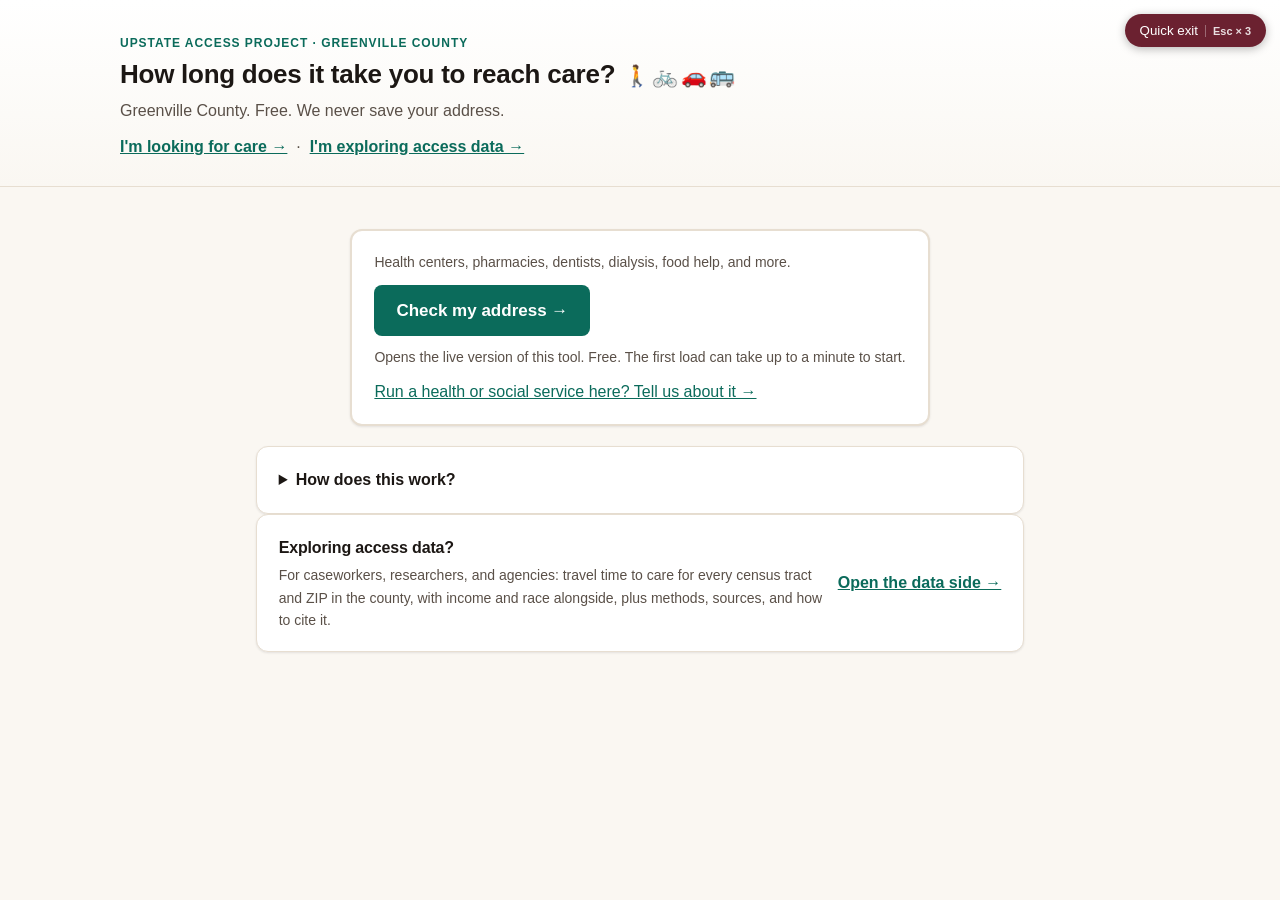
==== index.html @ 1e9b5c59 "Publish: A publish script, because the branch nobody automated is the one that rotted (1c4dcd8)" ====
<!DOCTYPE html>
<html lang="en">
<head>
  <meta charset="utf-8" />
  <meta name="referrer" content="no-referrer" />
  <meta name="viewport" content="width=device-width, initial-scale=1" />
  <title>Upstate Access Project: how long does it take you to reach care?</title>
  <link rel="icon" href="data:image/svg+xml,<svg xmlns=%27http://www.w3.org/2000/svg%27 viewBox=%270 0 100 100%27><text y=%27.9em%27 font-size=%2790%27>🚶</text></svg>" />
  <link rel="stylesheet" href="styles.css" />
</head>
<body>
  <!-- Skip link. quick-exit.js prepends the Quick exit button ahead of this,
       so tab order is: leave the page, then skip the header, then the form. -->
  <a class="skip-link" href="#lookup-here">Skip to the address box</a>
  <header class="site-header">
    <div class="wrap">
      <p class="eyebrow">Upstate Access Project · Greenville County</p>
      <!-- SS, second pass: the page carried TWO headlines asking the same
           question, the h1 here and an h2 on the panel below. A reader who has
           to read the same thing twice before reaching the box is exactly the
           reader who leaves. One headline; the panel below just holds the form. -->
      <h1>How long does it take you to reach care?<span
        style="white-space:nowrap;font-size:.8em;letter-spacing:.12em;margin-left:.4em"
        role="img" aria-label="on foot, by bike, by car, or by bus">🚶🚲🚗🚌</span></h1>
      <p class="subtitle" style="margin-top:6px">
        Greenville County. Free. We never save your address.
        <span id="lookup-status"></span>
      </p>
      <!-- KD: two audiences, two doors, stated at the top. The care door
           anchors DOWN the page rather than to a second page — TM found the
           lookup "three layers deep" once already, and a chooser that adds a
           click for the primary audience repeats that mistake. -->
      <p class="subtitle" style="margin-top:10px">
        <a href="#lookup-here" style="font-weight:700">I'm looking for care →</a>
        &nbsp;·&nbsp;
        <a href="greenville-access.html" style="font-weight:700">I'm exploring access data →</a>
      </p>
    </div>
  </header>

  <!-- The hero lookup used to sit OUTSIDE <main>, which put the one thing most
       people come for outside the landmark every screen reader offers to jump
       to. <main> now opens above it. -->
  <main id="main">

  <!-- THE ONE THING MOST PEOPLE COME FOR, BEFORE ANYTHING ELSE.
       A reviewer put it plainly: the lookup was "three layers deep", and the
       landing page spent 318 characters on pedestrian safety before the word
       even appeared. Someone who wants to know how long it takes to reach a
       clinic had to read a paragraph, follow a cross-link, and scroll. This
       block is deliberately the first thing on the page and asks one question.
       It renders the working form where the API exists and a single clear link
       to the beta where it does not, so the same markup is honest in both. -->
  <section class="wrap" id="hero-lookup" style="margin-top:18px">
    <div class="panel" style="border-width:2px" id="lookup-here" tabindex="-1">
      <!-- The panel had no heading, so it was unreachable by heading
           navigation and the skip link had nothing to name. Hidden rather than
           shown because the h1 above already asks the question out loud; this
           only has to exist in the accessibility tree. It also gives the
           results heading below it a correct h3 level on both host pages. -->
      <h2 class="visually-hidden">Check your address</h2>
      <p class="panel-sub" style="margin:0 0 12px">Health centers, pharmacies,
        dentists, dialysis, food help, and more.</p>
      <div class="lookup-widget" id="lookup-widget"></div>
      <p class="privacy-inline" style="margin:10px 0 0">
        <a href="list-your-organization.html">Run a health or social service
          here? Tell us about it →</a></p>
    </div>
  </section>

  <div class="wrap">
    <section class="panel" id="how-it-works">
      <details>
        <summary style="cursor:pointer;font-weight:600">How does this work?</summary>
        <p class="panel-sub" style="margin:6px 0 0">You type a starting point.
          We use real roads and Greenlink's real bus schedule to work out how
          long each way takes. Bus times include the walk to the stop, the
          wait, the ride, and the walk at the end. Other maps show you where
          clinics are; this one tells you whether you can get there.</p>
        <p class="panel-sub" style="margin:6px 0 0">These times are estimates
          from public data, not measured trips. Use them to compare places, not
          to plan an exact journey. The tool points you to the easiest place to
          reach; if you already have a doctor somewhere else, your real trip may
          be longer. <a href="https://findahealthcenter.hrsa.gov"
          rel="noopener">HRSA's health center locator</a> is the official list
          of where health centers are.</p>
      </details>
    </section>

    <section class="panel" style="display:flex;justify-content:space-between;align-items:center;gap:14px;flex-wrap:wrap">
      <div>
        <h2 style="margin:0 0 4px;font-size:16px">Exploring access data?</h2>
        <p class="panel-sub" style="margin:0">For caseworkers, researchers, and
          agencies: travel time to care for every census tract and ZIP in the
          county, with income and race alongside, plus methods, sources, and
          how to cite it.</p>
      </div>
      <a href="greenville-access.html" style="font-weight:600;white-space:nowrap">Open the data side →</a>
    </section>
  </div>
  </main>

  <script src="lookup-widget.js"></script>
  <script src="quick-exit.js"></script>
</body>
</html>
---- styles.css ----
/* Upstate Access Project — shared site styles
   Self-contained, no external assets. Light/dark aware. */

/* Warm palette at measured contrast (29 Aug). Every ink/accent pair below is
   >= 4.5:1 on both --bg and --panel in light AND dark; ink and ink-soft clear
   7:1. The old cool-gray --ink-soft (#5b6472) was 4.9:1, which is a pass on
   paper and a squint in a waiting room. Audience skews Medicare-age on
   phones, so contrast is a feature, not a preference. */
:root {
  --bg: #faf7f2;
  --panel: #ffffff;
  --ink: #1c1714;
  --ink-soft: #5a5048;
  --line: #e7ded1;
  --accent: #0b6b5b;
  --accent-soft: #e2f0ec;
  --on-accent: #ffffff;
  --on-danger: #ffffff;
  --danger: #a3341c;
  --warn-bg: #fdf3e0;
  --warn-line: #e0bd7f;
  --shadow: 0 1px 3px rgba(16, 24, 40, 0.06), 0 1px 2px rgba(16, 24, 40, 0.04);
  --radius: 12px;
  /* sequential ramp (low -> high) for choropleth; swap freely */
  --seq-0: #eef2f6;
  --seq-1: #ffe0b2;
  --seq-2: #ffb74d;
  --seq-3: #f57c00;
  --seq-4: #bf360c;
}

@media (prefers-color-scheme: dark) {
  :root {
    --bg: #14110e;
    --panel: #1e1a16;
    --ink: #f2ece4;
    --ink-soft: #b3a89c;
    --line: #332c25;
    --accent: #5fd3bd;
    --accent-soft: #16302b;
    --on-accent: #14110e;
    --on-danger: #14110e;
    --danger: #ff8a6b;
    --warn-bg: #2b2312;
    --warn-line: #6e5c33;
    --shadow: none;
    --seq-0: #2a2219;
  }
}

* { box-sizing: border-box; }

body {
  margin: 0;
  background: var(--bg);
  color: var(--ink);
  font: 16px/1.6 -apple-system, BlinkMacSystemFont, "Segoe UI", Roboto, Helvetica, Arial, sans-serif;
  -webkit-font-smoothing: antialiased;
}

.wrap { max-width: 1080px; margin: 0 auto; padding: 0 20px; }

/* Header */
.site-header {
  background: linear-gradient(180deg, var(--panel), var(--bg));
  border-bottom: 1px solid var(--line);
  padding: 34px 0 26px;
}
.eyebrow {
  text-transform: uppercase;
  letter-spacing: 0.08em;
  font-size: 12px;
  font-weight: 600;
  color: var(--accent);
  margin: 0 0 6px;
}
h1 { font-size: 26px; line-height: 1.2; margin: 0 0 8px; letter-spacing: -0.01em; }
.subtitle { color: var(--ink-soft); margin: 0; max-width: 68ch; }

main { padding: 24px 0 40px; display: flex; flex-direction: column; gap: 20px; }

/* Panels */
.panel {
  background: var(--panel);
  border: 1px solid var(--line);
  border-radius: var(--radius);
  box-shadow: var(--shadow);
  padding: 20px 22px;
}
.panel-head { display: flex; justify-content: space-between; align-items: flex-start; gap: 16px; flex-wrap: wrap; margin-bottom: 12px; }
.panel h2 { font-size: 17px; margin: 0; letter-spacing: -0.01em; }
.panel-sub { color: var(--ink-soft); font-size: 14px; margin: 4px 0 0; max-width: 70ch; }

/* Context panel */
.context .rank-line { font-size: 15px; margin: 0 0 10px; }
.context .rank-badge {
  display: inline-block; background: var(--danger); color: var(--on-danger);
  font-weight: 700; border-radius: 6px; padding: 2px 9px; margin-right: 6px;
}
.context p { margin: 0 0 8px; }
.context .metros { display: flex; gap: 10px; flex-wrap: wrap; margin-top: 6px; }
.context .metro-chip {
  background: var(--accent-soft); color: var(--ink);
  border: 1px solid var(--line); border-radius: 999px;
  padding: 4px 12px; font-size: 13px;
}

/* KPI tiles */
.kpi-row { display: grid; grid-template-columns: repeat(4, 1fr); gap: 14px; }
.kpi {
  background: var(--panel); border: 1px solid var(--line);
  border-radius: var(--radius); box-shadow: var(--shadow); padding: 16px 18px;
}
.kpi .val { font-size: 28px; font-weight: 700; letter-spacing: -0.02em; }
.kpi .val.danger { color: var(--danger); }
.kpi .label { color: var(--ink-soft); font-size: 12.5px; margin-top: 2px; }

/* Charts */
.chart svg { width: 100%; height: auto; display: block; }

/* Map */
.map-grid { display: grid; grid-template-columns: 1fr auto; gap: 18px; align-items: start; }
.legend { font-size: 12px; color: var(--ink-soft); min-width: 130px; }
.legend .swatch { display: inline-block; width: 14px; height: 14px; border-radius: 3px; margin-right: 8px; vertical-align: -2px; }
.legend .row { display: flex; align-items: center; margin-bottom: 6px; }
.legend h4 { margin: 0 0 10px; font-size: 12px; color: var(--ink); text-transform: uppercase; letter-spacing: 0.05em; }

.county-shape { stroke: var(--panel); stroke-width: 0.6; cursor: pointer; transition: opacity 0.12s; }
.county-shape:hover { opacity: 0.75; }
.county-shape.sel { stroke: var(--ink); stroke-width: 1.6; }

/* Controls */
.controls { display: flex; align-items: center; gap: 8px; font-size: 13px; color: var(--ink-soft); }
select {
  font: inherit; font-size: 13px; padding: 5px 8px; border-radius: 8px;
  border: 1px solid var(--line); background: var(--panel); color: var(--ink);
}

/* Table */
.table-scroll { overflow-x: auto; }
table { border-collapse: collapse; width: 100%; font-size: 13.5px; }
th, td { text-align: right; padding: 8px 10px; border-bottom: 1px solid var(--line); white-space: nowrap; }
th:first-child, td:first-child { text-align: left; position: sticky; left: 0; background: var(--panel); }
thead th { cursor: pointer; user-select: none; color: var(--ink-soft); font-weight: 600; border-bottom: 2px solid var(--line); }
thead th:hover { color: var(--ink); }
thead th.sorted::after { content: " ▾"; color: var(--accent); }
thead th.sorted.asc::after { content: " ▴"; }
tbody tr { cursor: pointer; }
tbody tr:hover { background: var(--accent-soft); }
tbody tr.sel { background: var(--accent-soft); }
td.na { color: var(--ink-soft); }
.bar-cell { position: relative; }
.bar-cell .bar { position: absolute; left: 0; top: 0; bottom: 0; background: var(--accent); opacity: 0.14; }
.bar-cell span { position: relative; }

/* Service-span (time-of-day) table — plain, not sortable */
.span-table thead th, .span-table tbody tr { cursor: default; }
.span-table tbody tr:hover { background: transparent; }
.span-table tr.base { background: var(--accent-soft); }
/* Undo the sortable-county-table sticky first column (it paints an opaque
   var(--panel) cell over the tr.base highlight). */
.span-table th:first-child, .span-table td:first-child { position: static; background: transparent; }

/* Notices */
.notice {
  background: var(--warn-bg); border: 1px solid var(--warn-line);
  border-radius: 10px; padding: 12px 14px; font-size: 13.5px; color: var(--ink);
}
.notice code { background: rgba(0,0,0,0.06); padding: 1px 5px; border-radius: 4px; font-size: 12.5px; }

/* Tooltip */
.tooltip {
  position: fixed; pointer-events: none; z-index: 50;
  background: var(--ink); color: var(--bg);
  padding: 8px 10px; border-radius: 8px; font-size: 12.5px; line-height: 1.4;
  box-shadow: 0 4px 14px rgba(0,0,0,0.25); max-width: 240px;
}
.tooltip b { color: var(--bg); }
@media (prefers-color-scheme: dark) { .tooltip b { color: var(--bg); } }

/* Footer */
.site-footer { border-top: 1px solid var(--line); padding: 22px 0 40px; color: var(--ink-soft); font-size: 12.5px; }
.site-footer a { color: var(--accent); }
.fine { margin-top: 8px; }

a { color: var(--accent); }

/* Equity scatter axis text */
.axis-label { fill: var(--ink-soft); font-size: 11px; }
.grid-line { stroke: var(--line); stroke-width: 1; }
.dot { cursor: pointer; }
.dot:hover { stroke: var(--ink); stroke-width: 1.5; }

@media (max-width: 760px) {
  .kpi-row { grid-template-columns: repeat(2, 1fr); }
  .map-grid { grid-template-columns: 1fr; }
  h1 { font-size: 22px; }
}

/* ── Embedded address-lookup widget (dashboard/lookup-widget.js) ──────────────
   Ported from the former standalone lookup app and scoped under .lookup-widget
   so none of it collides with the dashboard's own table/select/button rules. */
.lookup-widget .form { display: flex; flex-direction: column; gap: 14px; max-width: 620px; }
.lookup-widget .field { display: flex; flex-direction: column; gap: 5px; }
.lookup-widget label { font-size: 13px; font-weight: 600; color: var(--ink-soft); }
.lookup-widget input, .lookup-widget select {
  font: inherit; padding: 10px 12px; border-radius: 9px;
  border: 1px solid var(--line); background: var(--bg); color: var(--ink); }
.lookup-widget input:focus, .lookup-widget select:focus {
  outline: 2px solid var(--accent); border-color: var(--accent); }
.lookup-widget button { font: inherit; font-weight: 600; padding: 11px 16px; border: none;
  border-radius: 9px; background: var(--accent); color: var(--on-accent); cursor: pointer; align-self: flex-start; }
.lookup-widget button:disabled { opacity: .6; cursor: progress; }
.lookup-widget .privacy-inline { margin: 2px 0 0; font-size: 13.5px; color: var(--ink-soft); }
.lookup-widget .status { margin-top: 14px; padding: 14px 18px; border-radius: var(--radius);
  border: 1px solid var(--line); background: var(--panel); color: var(--ink-soft); }
.lookup-widget .status.error { border-color: var(--danger); color: var(--danger); }
.lookup-widget .card { margin-top: 16px; background: var(--panel); border: 1px solid var(--line);
  border-radius: var(--radius); padding: 18px 20px; }
.lookup-widget .result-head { display: flex; align-items: baseline; justify-content: space-between;
  gap: 12px; flex-wrap: wrap; margin-bottom: 4px; }
.lookup-widget .matched { color: var(--ink-soft); font-size: 12.5px; margin: 0 0 16px; }
.lookup-widget .badge { font-size: 11px; font-weight: 700; padding: 2px 8px; border-radius: 999px;
  background: var(--accent-soft); color: var(--accent); white-space: nowrap; }
.lookup-widget .modes { display: grid; grid-template-columns: repeat(auto-fit, minmax(150px, 1fr));
  gap: 12px; margin: 6px 0 4px; }
.lookup-widget .mode { border: 1px solid var(--line); border-radius: 10px; padding: 14px 16px; }
.lookup-widget .mode-label { font-size: 12px; color: var(--ink-soft); text-transform: uppercase;
  letter-spacing: .05em; }
.lookup-widget .big { font-size: 30px; font-weight: 700; letter-spacing: -.02em; margin: 2px 0; }
.lookup-widget .big.unreach { font-size: 18px; color: var(--danger); font-weight: 600; }
.lookup-widget .sub { font-size: 12.5px; color: var(--ink-soft); }
.lookup-widget .facility { margin-top: 14px; padding-top: 14px; border-top: 1px solid var(--line); }
.lookup-widget .fname { font-weight: 600; }
.lookup-widget .faddr { color: var(--ink-soft); font-size: 13px; }
.lookup-widget .alts { margin: 16px 0 0; }
.lookup-widget .alts h4, .lookup-widget .equity h4 { font-size: 13px; text-transform: uppercase;
  letter-spacing: .05em; color: var(--ink-soft); margin: 0 0 8px; }
.lookup-widget .alts ul { margin: 0; padding-left: 0; list-style: none; font-size: 13.5px; }
.lookup-widget .alts li { display: flex; justify-content: space-between; padding: 5px 0;
  border-bottom: 1px solid var(--line); }
.lookup-widget .alts li span:last-child { color: var(--ink-soft); }
.lookup-widget .legs { margin: 10px 0 0; padding: 0; list-style: none; font-size: 13px; }
.lookup-widget .legs li { display: block; padding: 6px 0; border-bottom: 1px dashed var(--line); }
.lookup-widget .legs .route { display: inline-block; font-weight: 700; background: var(--ink);
  color: var(--bg); border-radius: 5px; padding: 0 6px; margin-right: 6px; font-size: 12px; }
.lookup-widget .equity { margin-top: 16px; padding-top: 16px; border-top: 1px solid var(--line); }
.lookup-widget .equity table { width: 100%; border-collapse: collapse; font-size: 13.5px; }
.lookup-widget .equity th, .lookup-widget .equity td { text-align: right; padding: 6px 8px;
  border-bottom: 1px solid var(--line); white-space: normal; }
/* Undo the sortable-county-table sticky first column inside this widget. */
.lookup-widget .equity th:first-child, .lookup-widget .equity td:first-child {
  text-align: left; position: static; background: transparent; }
.lookup-widget .equity .note { font-size: 12.5px; color: var(--ink-soft); margin: 8px 0 0; }
.lookup-widget .equity-callout { background: var(--accent-soft); border-radius: 9px;
  padding: 10px 12px; font-size: 13.5px; margin-bottom: 10px; }

/* ---- Results: one answer first (29 Aug) ----
   Four equal-weight mode cards made the reader do the comparing. The headline
   is now a single number in the mode this audience can actually use, and
   everything else waits behind a tap. */
.lookup-widget .answer { margin: 2px 0 4px; display: flex; align-items: baseline;
  gap: 10px; flex-wrap: wrap; }
.lookup-widget .answer-num { font-size: 52px; font-weight: 800; letter-spacing: -.03em;
  line-height: 1.05; color: var(--ink); }
.lookup-widget .answer-num.unreach { font-size: 30px; color: var(--danger); }
.lookup-widget .answer-verb { font-size: 24px; font-weight: 600; color: var(--ink-soft); }
.lookup-widget .answer-note { margin: 0 0 6px; font-size: 14px; color: var(--danger); font-weight: 600; }
.lookup-widget details.more { margin-top: 10px; border-top: 1px solid var(--line); padding-top: 10px; }
.lookup-widget details.more > summary { cursor: pointer; font-weight: 600; font-size: 15px;
  color: var(--accent); padding: 4px 0; list-style-position: outside; }
.lookup-widget details.more > summary:hover { text-decoration: underline; }
/* Touch target: this audience is largely on phones, often older hands. */
.lookup-widget details.more > summary { min-height: 40px; display: list-item; }
.lookup-widget button { min-height: 48px; font-size: 17px; }
.lookup-widget input, .lookup-widget select { min-height: 48px; font-size: 16px; }
.lookup-widget .answer-num.hard { font-size: 34px; color: var(--danger); line-height: 1.15; }
.lookup-widget .answer-note { color: var(--ink-soft); font-weight: 600; font-size: 15px; }

/* Quick exit. Always reachable, never in the way: fixed to the corner, high
   contrast, and it keeps its place when the keyboard focus ring lands on it. */
/* Top right, not bottom right. Turk & Hutchings, CHI 2023, measured exit
   buttons across 2,045 support-service sites: the right-hand side is easier to
   find than the left, with a further gain from the top right specifically. */
#quick-exit {
  position: fixed;
  right: 14px;
  top: 14px;
  z-index: 9999;
  padding: 9px 15px;
  font: 600 0.92rem/1.2 inherit;
  color: #fff;
  background: #6b2130;
  border: 0;
  border-radius: 999px;
  cursor: pointer;
  box-shadow: 0 2px 10px rgba(0, 0, 0, .28);
  /* One line, always. If the label and the shortcut hint were allowed to wrap,
     the button would grow past the header space reserved for it below 760px. */
  white-space: nowrap;
}
#quick-exit:hover { background: #82293b; }
/* The keyboard shortcut, shown on the button itself rather than only in the
   tooltip, so it is learned before it is needed. Hidden where there is no
   Escape key to press: on a touch device it would be instructions for a control
   that does not exist. Inline rather than a second line, so the button's height
   stays put and the header reserve below keeps holding. */
#quick-exit .qe-hint { display: none; }
@media (hover: hover) and (pointer: fine) {
  #quick-exit .qe-hint {
    display: inline;
    margin-left: 7px;
    padding-left: 7px;
    border-left: 1px solid rgba(255, 255, 255, .38);
    font-size: 0.82em;
    font-weight: 600;
    opacity: .85;
    white-space: nowrap;
  }
}
#quick-exit:focus-visible { outline: 3px solid #fff; outline-offset: 2px; }
@media print { #quick-exit { display: none; } }
/* The button now sits level with the header's top line, which carries a link on
   most pages. Reserving width instead pushed that line into six wrapped lines at
   320px, so reserve height: start the header below the button on narrow screens
   and leave the text its full measure. */
@media (max-width: 760px) { .site-header { padding-top: 56px; } }

/* ==========================================================================
   Accessibility, 1 Sep 2026.

   Not a compliance pass. The people this tool is built for are the people most
   likely to need it read aloud or magnified: the 7.6% of households with no
   vehicle in the tracts that reach all four services car-free, a Medicare-age
   audience on phones, and the non-driving dual-eligible senior the gym test is
   trying to recruit. A tool about access that a blind user cannot operate is
   making the exact error it was built to expose.
   ========================================================================== */

/* Skip link. First focusable thing after Quick exit, which quick-exit.js
   deliberately prepends ahead of it: the emergency control outranks the
   convenience one. Visible only on focus, and it must clear the fixed Quick
   exit button rather than hide behind it (WCAG 2.2 SC 2.4.11). */
.skip-link {
  position: absolute;
  left: 14px;
  top: -60px;
  z-index: 10000;
  padding: 10px 16px;
  border-radius: 0 0 8px 8px;
  background: var(--accent);
  color: var(--on-accent);
  font-weight: 700;
  text-decoration: none;
  transition: top 0.12s;
}
.skip-link:focus { top: 0; }

/* One visible focus ring everywhere, on a token that is >= 4.5:1 on --bg and
   --panel in both schemes. The UA default is a thin blue that disappears on
   the teal button and on the dark palette. outline-offset keeps it outside the
   control so it survives a border-radius. */
:where(a, button, summary, input, select, textarea, [tabindex]):focus-visible {
  outline: 3px solid var(--accent);
  outline-offset: 2px;
  border-radius: 3px;
}
/* Inside the accent button the accent ring is invisible, so invert there. */
.lookup-widget button:focus-visible,
.form button:focus-visible {
  outline: 3px solid var(--ink);
  outline-offset: 3px;
}

/* Anything given tabindex="-1" purely to receive programmatic focus should not
   also draw a ring when clicked with a mouse; :focus-visible already handles
   that, but headings need the default suppressed. */
h1[tabindex="-1"], h2[tabindex="-1"], h3[tabindex="-1"] { outline: none; }

/* Fixed Quick exit sits at top right, so a target scrolled to by an in-page
   link can land underneath it. */
:target { scroll-margin-top: 72px; }

/* For text that must reach a screen reader but not the screen. NOT `hidden`
   and NOT display:none: both remove the node from the accessibility tree,
   which is the documented reason live regions silently fail to announce. */
.visually-hidden {
  position: absolute;
  width: 1px; height: 1px;
  margin: -1px; padding: 0;
  overflow: hidden;
  clip: rect(0 0 0 0);
  clip-path: inset(50%);
  white-space: nowrap;
  border: 0;
}

/* Live regions. The status and error boxes are now ALWAYS in the DOM and
   always rendered; only their text changes. Previously they were toggled with
   the `hidden` attribute, which meant a screen reader user pressed "Check my
   address" and heard nothing at all for the 20 to 30 seconds the lookup takes,
   then nothing when it finished. An empty box must therefore collapse without
   display:none. */
.status:empty { padding: 0; border: 0; margin: 0; min-height: 0; }

/* Reduced motion. Only one transition on the map today, but the skip link and
   any future animation are covered by the same block. */
@media (prefers-reduced-motion: reduce) {
  *, *::before, *::after {
    animation-duration: 0.01ms !important;
    animation-iteration-count: 1 !important;
    transition-duration: 0.01ms !important;
    scroll-behavior: auto !important;
  }
}

/* A sortable column header must be reachable by keyboard, so it holds a real
   button; strip the button chrome so the table looks unchanged. */
th button.th-sort {
  font: inherit; color: inherit; background: none; border: 0;
  padding: 0; cursor: pointer; display: inline-flex; gap: 4px;
  align-items: center; min-height: 24px;
}

/* Forced-colors (Windows high contrast): keep the focus ring and the map's
   selected-tract outline, both of which are colour-only today. */
@media (forced-colors: active) {
  :where(a, button, summary, input, select, [tabindex]):focus-visible {
    outline: 3px solid Highlight;
  }
  .county-shape.sel { stroke: Highlight; stroke-width: 2; }
}
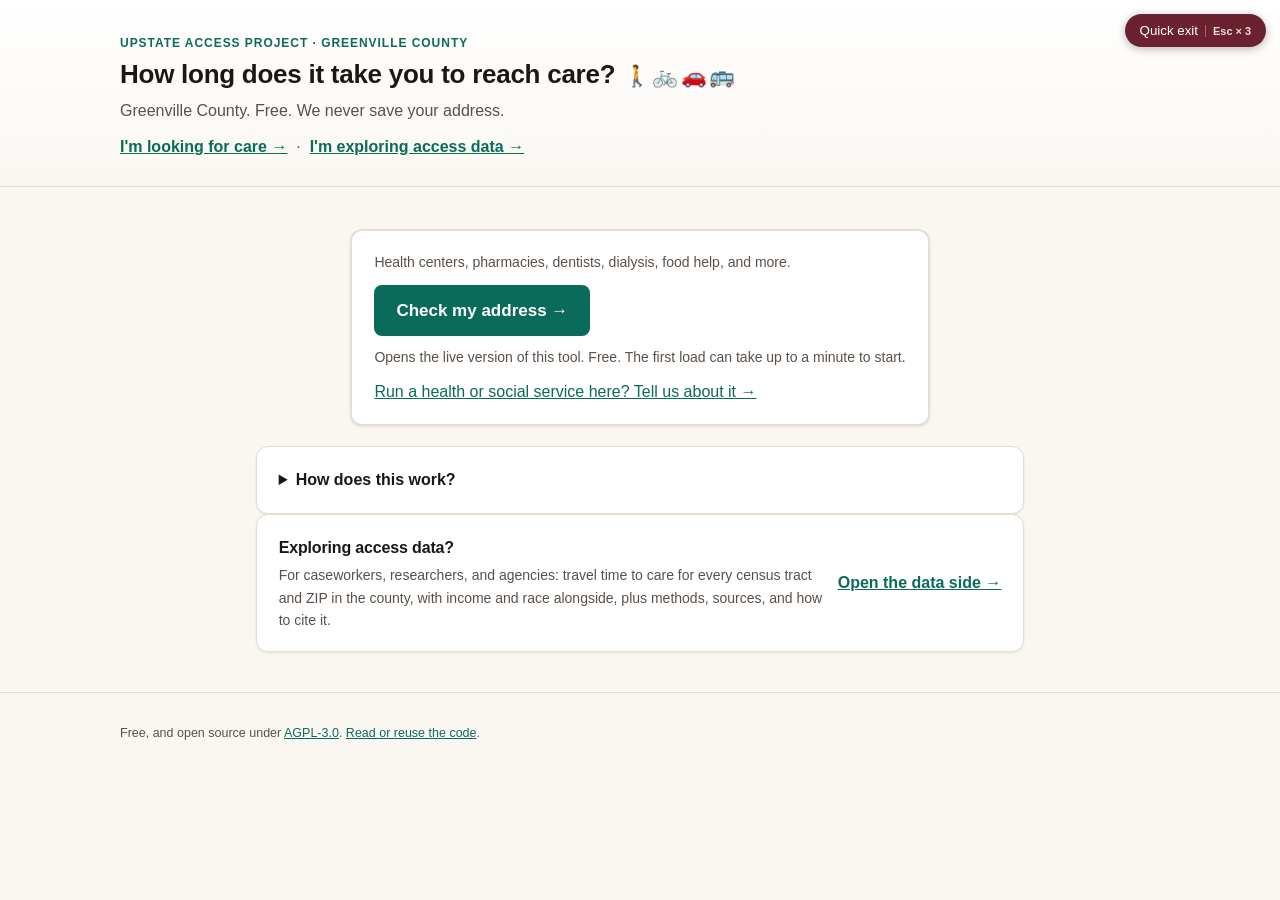
==== commit 5693e2b7: "Publish: Point the landing page at its own source, now that there is a licence to point at (dba3068)" ====
--- a/index.html
+++ b/index.html
@@ -100,6 +100,22 @@
   </div>
   </main>
 
+  <!-- One line, deliberately. Four reviewers called this page too wordy and the
+       hero was stripped to a single question, so this is the smallest thing that
+       does the job: it backs the "it's open source" line the call scripts say
+       out loud, and it points at the code from the page most people land on,
+       which is what AGPL section 13 is about in practice. The data page already
+       linked to the source; this one did not. -->
+  <footer class="site-footer">
+    <div class="wrap">
+      <p class="fine">Free, and open source under
+        <a href="https://github.com/upstateph/upstate-access-project/blob/main/LICENSE"
+           rel="noopener">AGPL-3.0</a>.
+        <a href="https://github.com/upstateph/upstate-access-project"
+           rel="noopener">Read or reuse the code</a>.</p>
+    </div>
+  </footer>
+
   <script src="lookup-widget.js"></script>
   <script src="quick-exit.js"></script>
 </body>
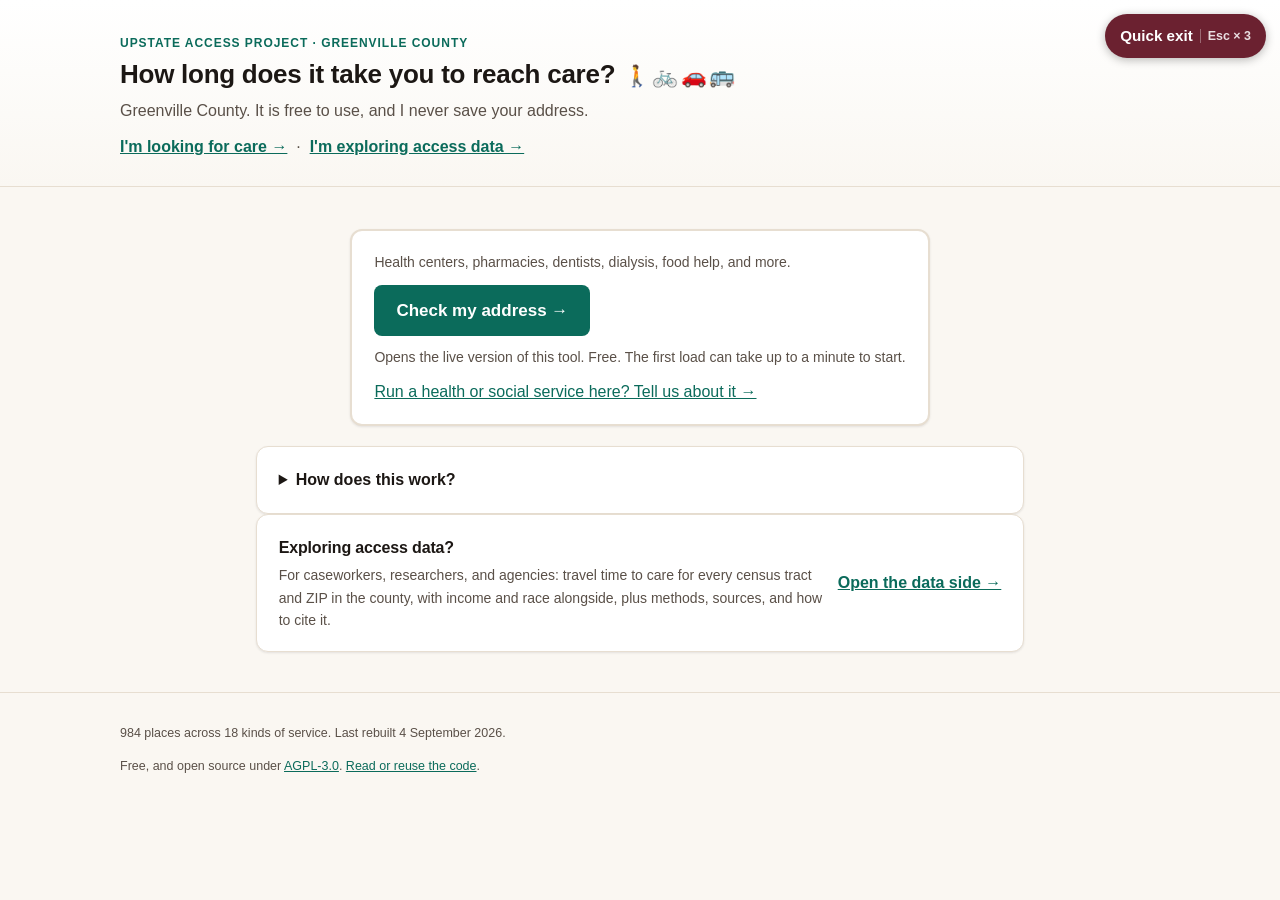
==== commit 68459fa0: "Publish: There is no we, and the homepage still said there was (8ef025b)" ====
--- a/index.html
+++ b/index.html
@@ -23,7 +23,7 @@
         style="white-space:nowrap;font-size:.8em;letter-spacing:.12em;margin-left:.4em"
         role="img" aria-label="on foot, by bike, by car, or by bus">🚶🚲🚗🚌</span></h1>
       <p class="subtitle" style="margin-top:6px">
-        Greenville County. Free. We never save your address.
+        Greenville County. It is free to use, and I never save your address.
         <span id="lookup-status"></span>
       </p>
       <!-- KD: two audiences, two doors, stated at the top. The care door
@@ -108,6 +108,18 @@
        linked to the source; this one did not. -->
   <footer class="site-footer">
     <div class="wrap">
+      <!-- MAINTENANCE LINE, not a visitor counter. Nikhil asked on 4 Sep for
+           "a traffic counter, or something that shows it's an actively used
+           page". This is the something. A visitor count would need tracking on
+           a page that promises nothing is saved, would need a third-party
+           script on static Pages, and on a new site would print a small number
+           that reads as abandoned rather than busy. A wary reader is not really
+           asking how popular this is; they are asking whether anybody still
+           looks after it. Build date and facility count answer that with work
+           instead of popularity, and both are already true.
+           Filled by deploy/build_site.py from the manifest; the fallback text
+           below is what shows if that substitution ever silently stops. -->
+      <p class="fine" id="site-freshness">984 places across 18 kinds of service. Last rebuilt 4 September 2026.</p>
       <p class="fine">Free, and open source under
         <a href="https://github.com/upstateph/upstate-access-project/blob/main/LICENSE"
            rel="noopener">AGPL-3.0</a>.
--- a/styles.css
+++ b/styles.css
@@ -287,8 +287,24 @@
   right: 14px;
   top: 14px;
   z-index: 9999;
+  /* TAP TARGET, not decoration. 44px is the WCAG 2.5.5 / platform floor, and
+     this is the one control somebody reaches for in a hurry, on a borrowed
+     phone, without looking at it. Measured 3 Sep on the live beta at 34px. */
+  min-height: 44px;
+  display: inline-flex;
+  align-items: center;
   padding: 9px 15px;
-  font: 600 0.92rem/1.2 inherit;
+  /* Longhands, because `font: 600 0.92rem/1.2 inherit` was INVALID and the
+     browser dropped the whole declaration: `inherit` is only legal as the
+     entire value of the `font` shorthand, never as the family inside it. So
+     this button was never 0.92rem and never weight 600. It was falling back to
+     the user-agent default button font at 13.33px, which is how a control sized
+     deliberately at 0.92rem ended up smaller than the body text next to it.
+     Caught by measuring the rendered size rather than reading the rule. */
+  font-family: inherit;
+  font-weight: 600;
+  font-size: 0.95rem;
+  line-height: 1.2;
   color: #fff;
   background: #6b2130;
   border: 0;
@@ -324,7 +340,10 @@
    most pages. Reserving width instead pushed that line into six wrapped lines at
    320px, so reserve height: start the header below the button on narrow screens
    and leave the text its full measure. */
-@media (max-width: 760px) { .site-header { padding-top: 56px; } }
+/* 66, not 56. The button's bottom edge is top:14 + min-height:44 = 58, so the
+   old reserve was 2px short of the taller tap target and the header would
+   have slid under it. The reserve is derived from those numbers, not eyeballed. */
+@media (max-width: 760px) { .site-header { padding-top: 66px; } }
 
 /* ==========================================================================
    Accessibility, 1 Sep 2026.
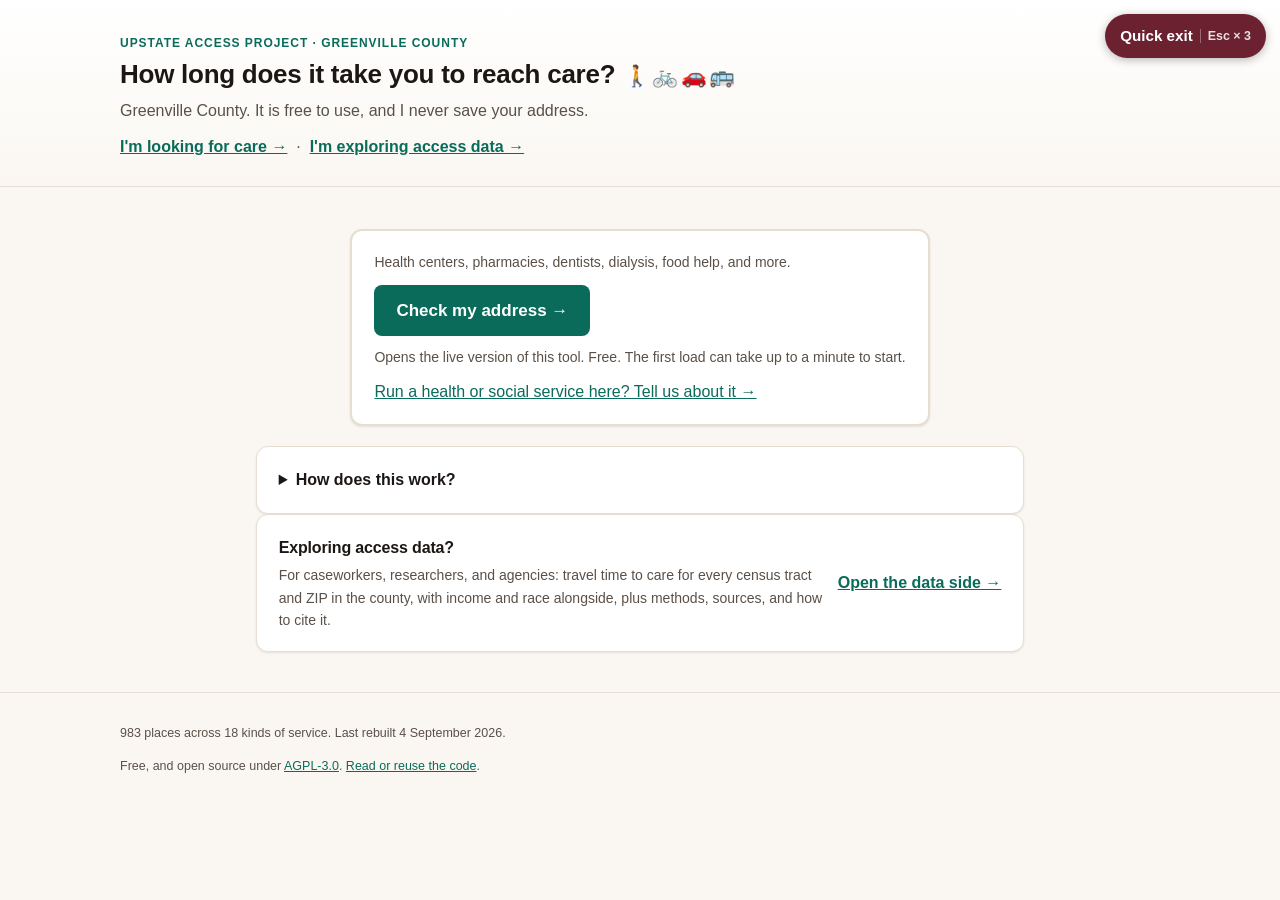
==== commit f5d8f434: "Publish: The food row said verified, and the source it now names is not (b5780ab)" ====
--- a/index.html
+++ b/index.html
@@ -119,7 +119,7 @@
            instead of popularity, and both are already true.
            Filled by deploy/build_site.py from the manifest; the fallback text
            below is what shows if that substitution ever silently stops. -->
-      <p class="fine" id="site-freshness">984 places across 18 kinds of service. Last rebuilt 4 September 2026.</p>
+      <p class="fine" id="site-freshness">983 places across 18 kinds of service. Last rebuilt 4 September 2026.</p>
       <p class="fine">Free, and open source under
         <a href="https://github.com/upstateph/upstate-access-project/blob/main/LICENSE"
            rel="noopener">AGPL-3.0</a>.
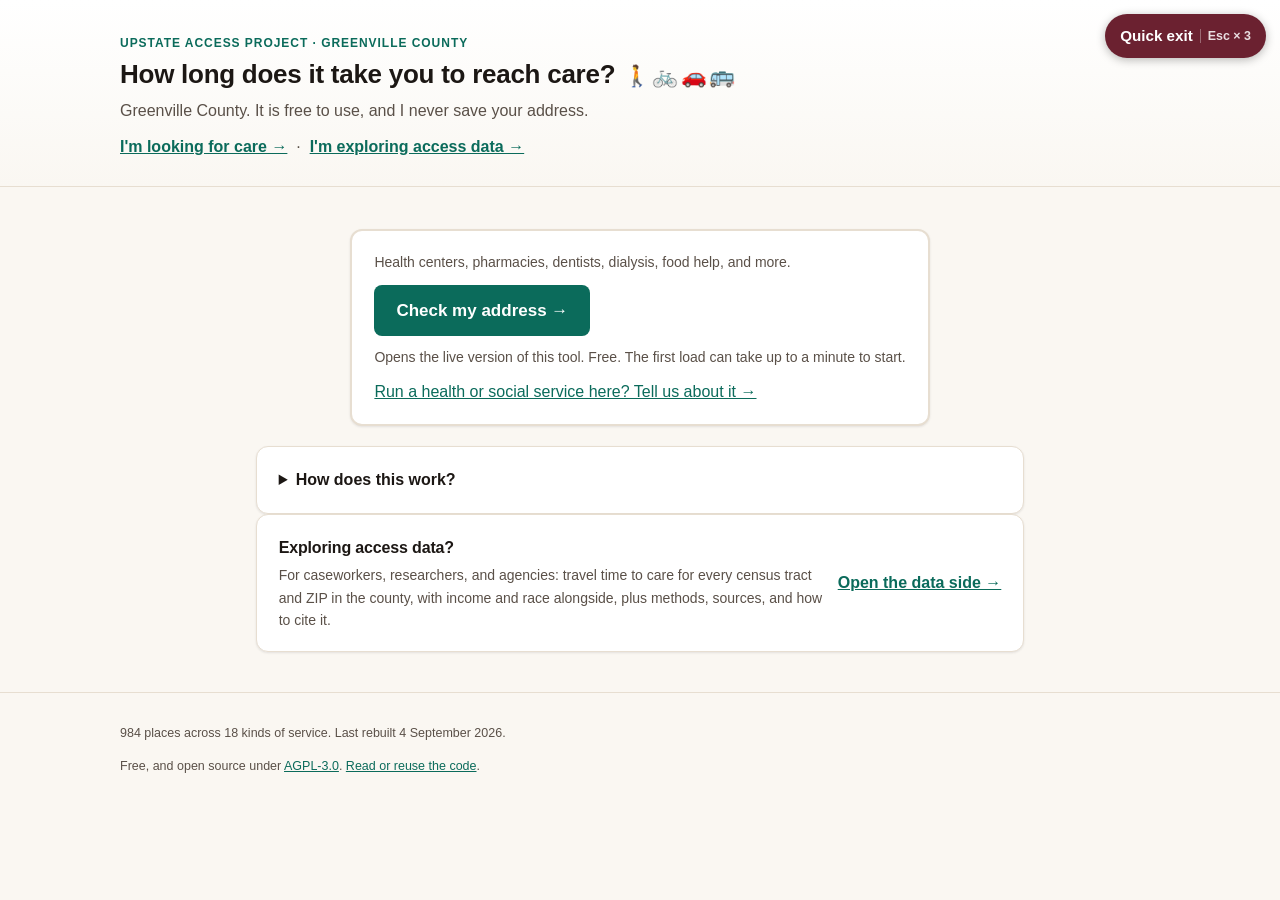
==== commit 71afeafa: "Publish: A nightly refresh that fetched new facilities and published the old totals (f991f68)" ====
--- a/index.html
+++ b/index.html
@@ -119,7 +119,7 @@
            instead of popularity, and both are already true.
            Filled by deploy/build_site.py from the manifest; the fallback text
            below is what shows if that substitution ever silently stops. -->
-      <p class="fine" id="site-freshness">983 places across 18 kinds of service. Last rebuilt 4 September 2026.</p>
+      <p class="fine" id="site-freshness">984 places across 18 kinds of service. Last rebuilt 4 September 2026.</p>
       <p class="fine">Free, and open source under
         <a href="https://github.com/upstateph/upstate-access-project/blob/main/LICENSE"
            rel="noopener">AGPL-3.0</a>.
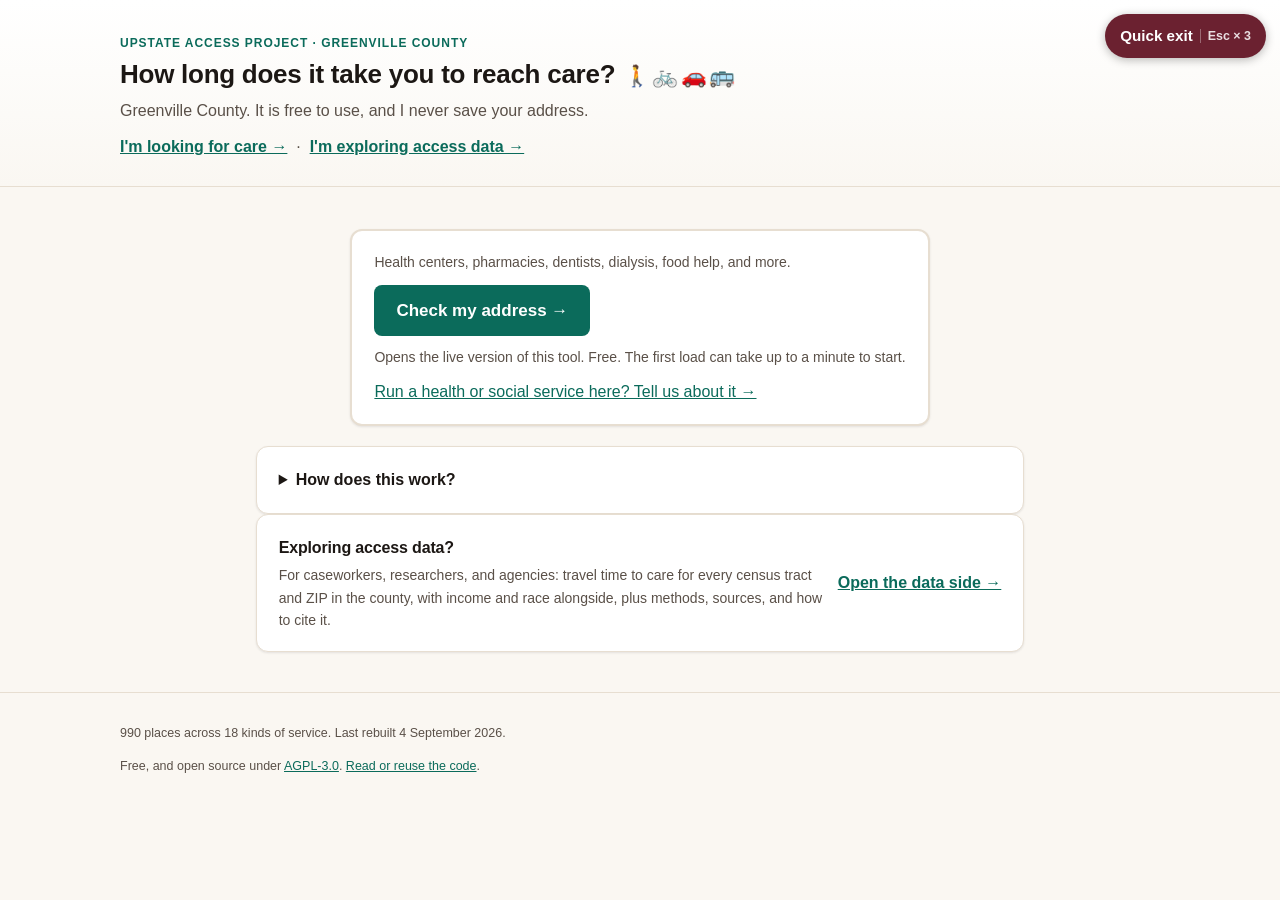
==== commit 4473dd70: "Publish: Nightly data refresh: upstream moved and the guards still pass (c962b96)" ====
--- a/index.html
+++ b/index.html
@@ -119,7 +119,7 @@
            instead of popularity, and both are already true.
            Filled by deploy/build_site.py from the manifest; the fallback text
            below is what shows if that substitution ever silently stops. -->
-      <p class="fine" id="site-freshness">984 places across 18 kinds of service. Last rebuilt 4 September 2026.</p>
+      <p class="fine" id="site-freshness">990 places across 18 kinds of service. Last rebuilt 4 September 2026.</p>
       <p class="fine">Free, and open source under
         <a href="https://github.com/upstateph/upstate-access-project/blob/main/LICENSE"
            rel="noopener">AGPL-3.0</a>.
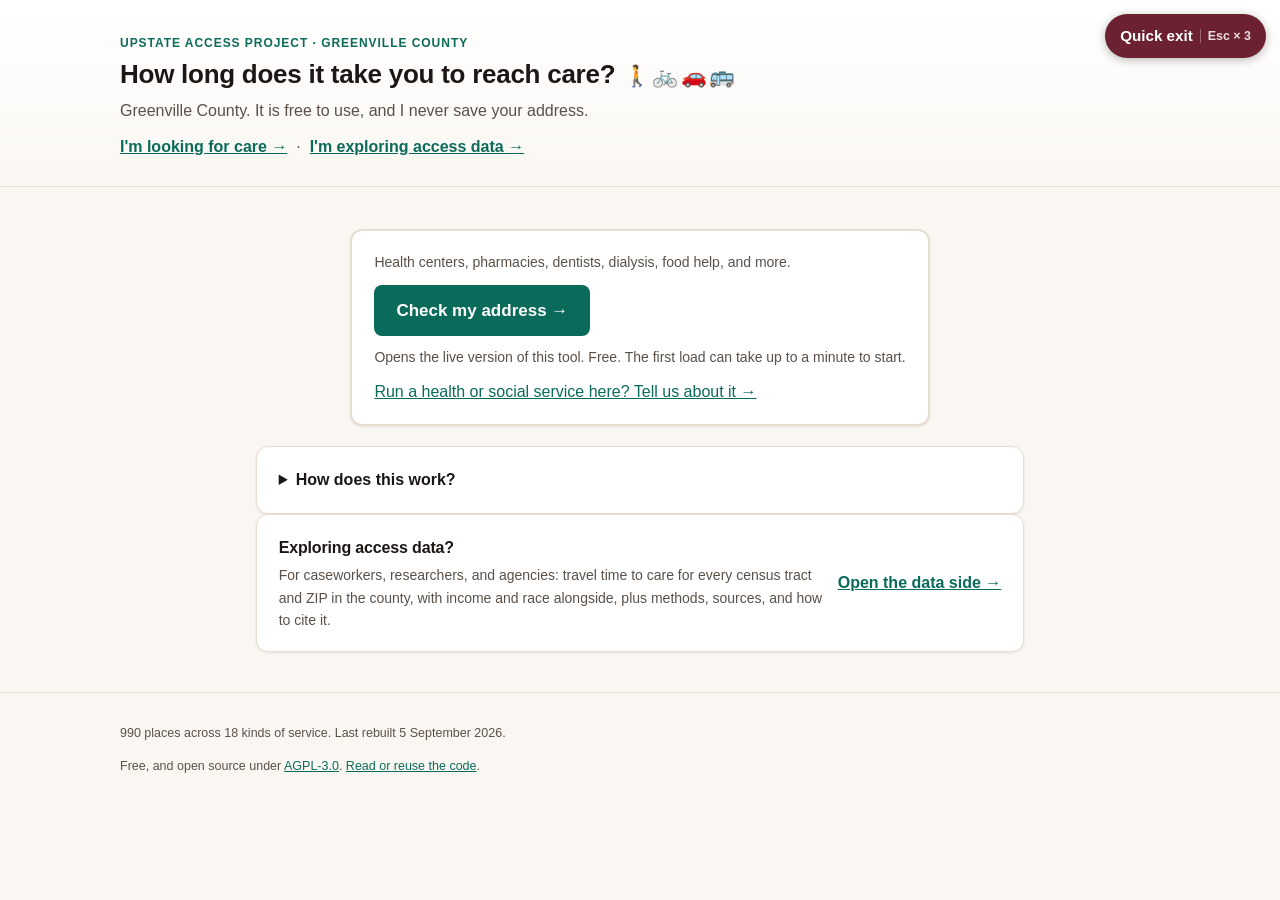
==== commit 93d0df1b: "Publish: Nightly data refresh: upstream moved and the guards still pass (c534c0f)" ====
--- a/index.html
+++ b/index.html
@@ -119,7 +119,7 @@
            instead of popularity, and both are already true.
            Filled by deploy/build_site.py from the manifest; the fallback text
            below is what shows if that substitution ever silently stops. -->
-      <p class="fine" id="site-freshness">990 places across 18 kinds of service. Last rebuilt 4 September 2026.</p>
+      <p class="fine" id="site-freshness">990 places across 18 kinds of service. Last rebuilt 5 September 2026.</p>
       <p class="fine">Free, and open source under
         <a href="https://github.com/upstateph/upstate-access-project/blob/main/LICENSE"
            rel="noopener">AGPL-3.0</a>.
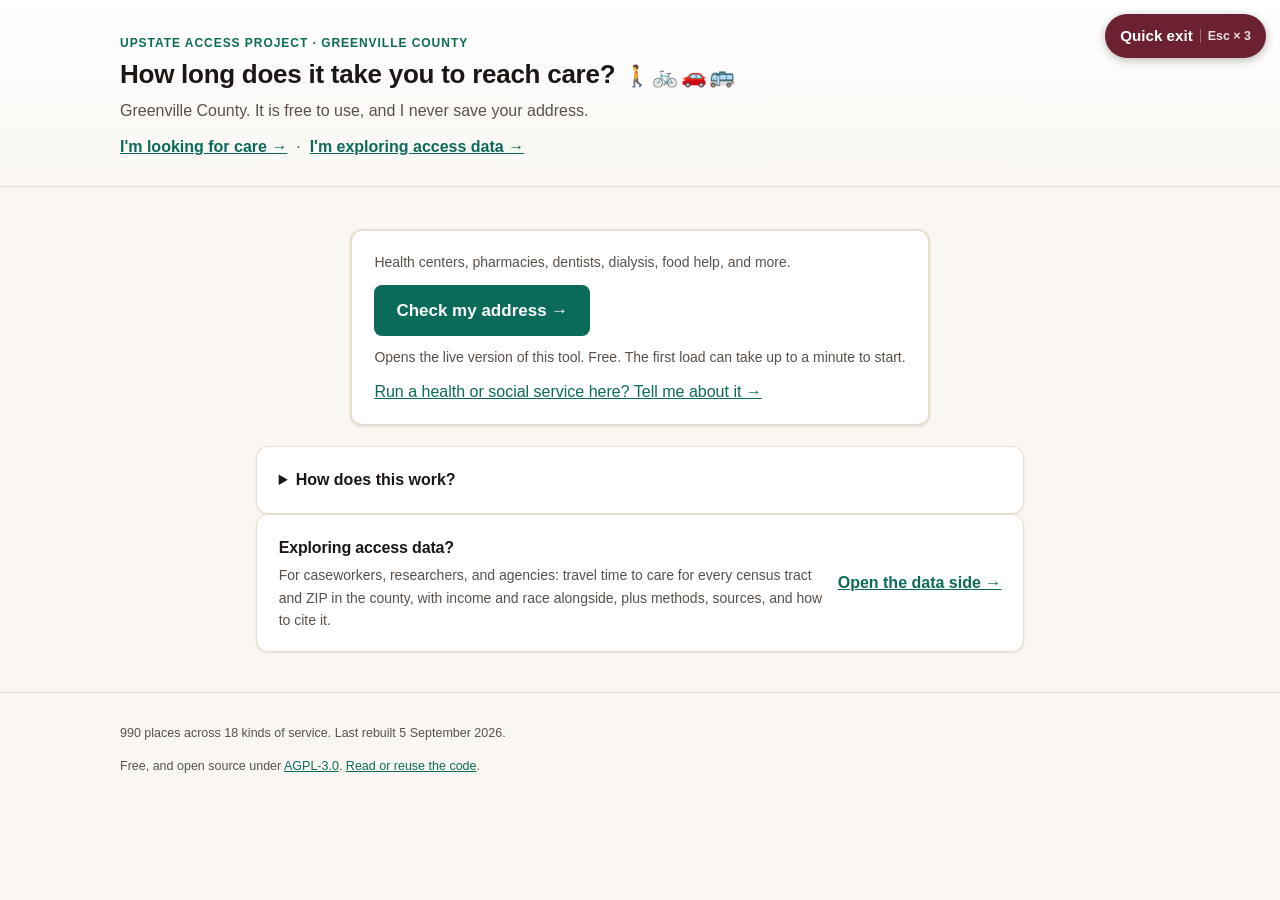
==== commit 308ba903: "Publish: The tabs ran through the URL, and five "we"s survived the no-we fix (697f3e4)" ====
--- a/index.html
+++ b/index.html
@@ -64,7 +64,7 @@
       <div class="lookup-widget" id="lookup-widget"></div>
       <p class="privacy-inline" style="margin:10px 0 0">
         <a href="list-your-organization.html">Run a health or social service
-          here? Tell us about it →</a></p>
+          here? Tell me about it →</a></p>
     </div>
   </section>
 
@@ -73,7 +73,7 @@
       <details>
         <summary style="cursor:pointer;font-weight:600">How does this work?</summary>
         <p class="panel-sub" style="margin:6px 0 0">You type a starting point.
-          We use real roads and Greenlink's real bus schedule to work out how
+          It uses real roads and Greenlink's real bus schedule to work out how
           long each way takes. Bus times include the walk to the stop, the
           wait, the ride, and the walk at the end. Other maps show you where
           clinics are; this one tells you whether you can get there.</p>
